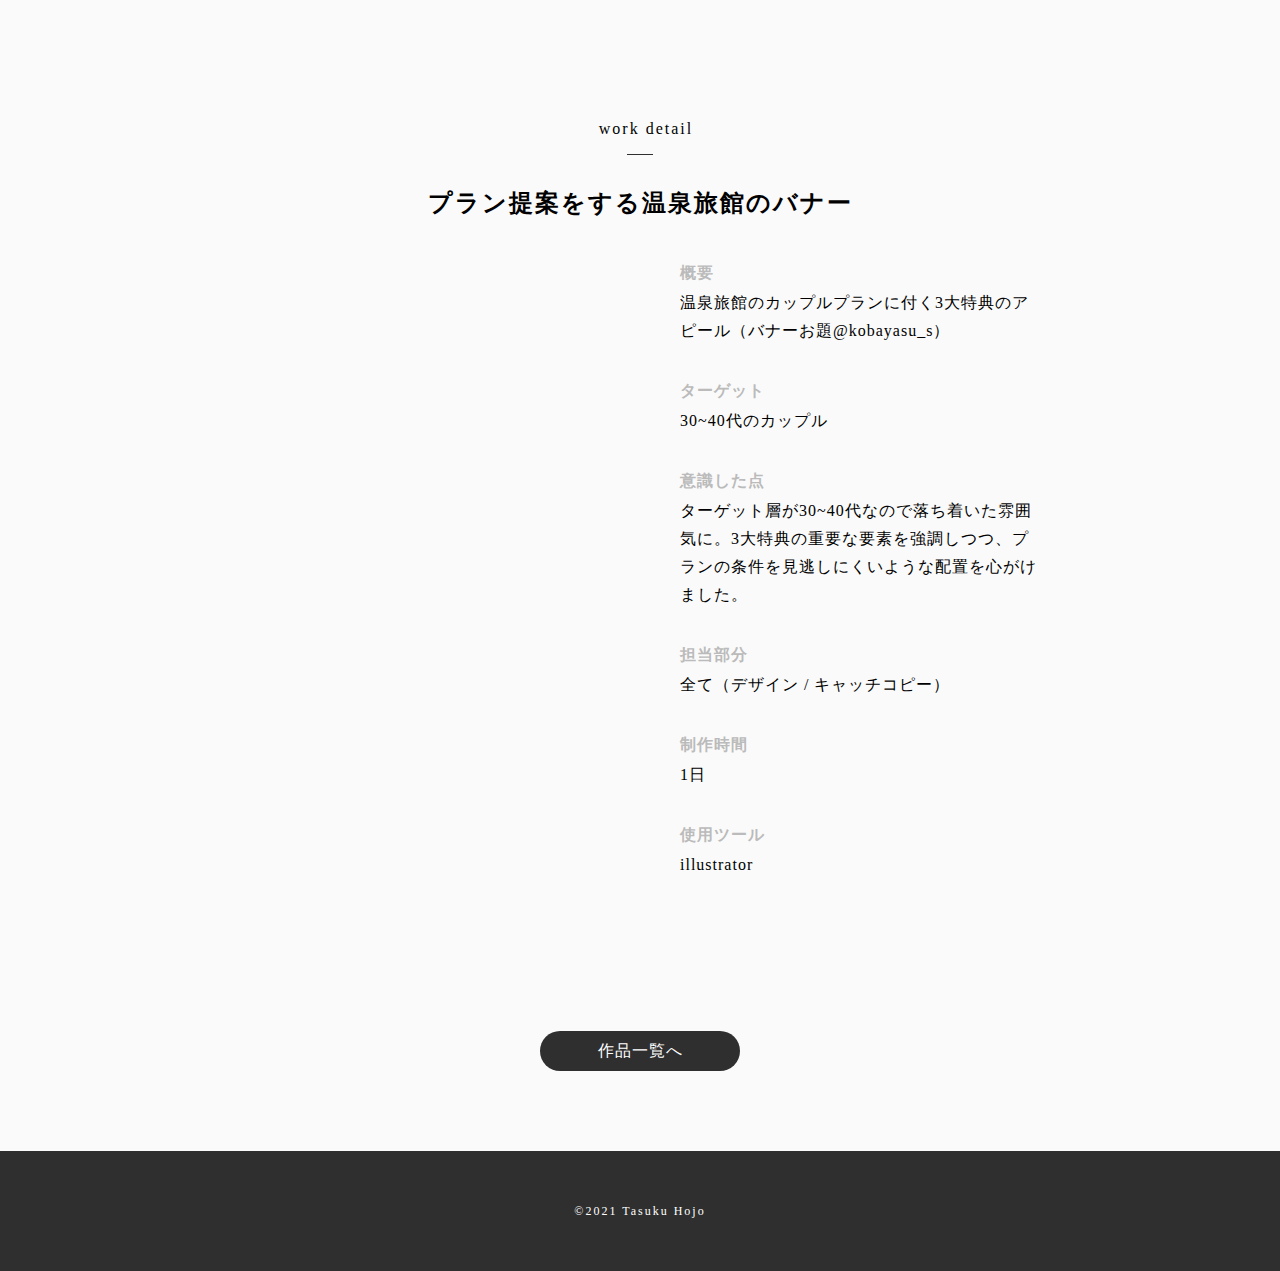
==== banner_1.html @ 17f1641d "Add files via upload" ====
<!DOCTYPE html>
<html lang="ja">
<head>
  <meta charset="utf-8">
  <meta name="viewport" content="width=device-width, initial-scale=1, minimum-scale=1, user-scalable=yes">
  <title>Tasuku's tasks</title>
  <link rel="stylesheet" href="css/blog.css">
</head>

<body>
<?php
  include('../../app/_parts/_detail_nav.php');
?>

  <main>
  <p class="page_title">work detail</p>
  <hr size="1px" width="24px" color="#2f2f2f" noshade>
  <p class="content-title">プラン提案をする温泉旅館のバナー</p>

  <div class="content-box">
    <div class="content-images">
      <img src="img/Banner-1-full.png" alt="">
    </div>
    <div class="content-text">
      <ul>
        <li>
          <p class="text-section">概要</p>
          <p>温泉旅館のカップルプランに付く3大特典のアピール（バナーお題@kobayasu_s）</p>
        </li>
        <li>
          <p class="text-section">ターゲット</p>
          <p>30~40代のカップル</p>
        </li>
        <li>
          <p class="text-section">意識した点</p>
          <p>ターゲット層が30~40代なので落ち着いた雰囲気に。3大特典の重要な要素を強調しつつ、プランの条件を見逃しにくいような配置を心がけました。</p>
        </li>
        <li>
          <p class="text-section">担当部分</p>
          <p>全て（デザイン / キャッチコピー）</p>
        </li>
        <li>
          <p class="text-section">制作時間</p>
          <p>1日</p>
        </li>
        <li>
          <p class="text-section">使用ツール</p>
          <p>illustrator</p>
        </li>
      </ul>
    </div>
  </div>

  <div class="footer-btn">
    <a href="index.html" class="stretched-link"></a>
    <p class="footer-btn-text">作品一覧へ</p>
  </div>
  </main>

  <footer>
    ©2021 Tasuku Hojo

  </footer>
</body>
</html>
---- css/blog.css ----
* {
  margin: 0;
}

body {
  margin: 0;
  background: #fafafa;
  font-family: "Helvetica Neue" , "sans-serif";
  display: flex;
  flex-direction: column;
  align-items: center;
  letter-spacing: 1px;
}

main {
  padding-top: 120px;
  display: flex;
  flex-direction: column;
  align-items: center;
}

.section {
  margin: 0;
  margin-bottom: 128px;
}

.page_title {
  font-size: 16px;
  font-weight: 300;
  letter-spacing: 2px;
  margin: 0;
  margin-bottom: 16px;
  padding-left: 12px;
}

hr {
  margin-bottom: 32px;
}

.content-title {
  font-size: 24px;
  font-weight: bold;
  letter-spacing: 2px;
  margin-bottom: 40px;
}

.content-box {
  display: flex;
  margin-bottom: 120px;
}

.content-images {
  width: 400px;
}

.content-images img {
  width: 400px;
  margin-bottom: 8px;
}

.sub-image {
  display: flex;
  justify-content: space-between;
}

.sub-image img {
  width: 196px;
}

.content-text {
  width: 400px;
}

.content-text ul {
  list-style: none;
}

.content-text li {
  margin-bottom: 32px;
  line-height: 28px;
}

.text-section {
  font-weight: bold;
  color: #bbbbbb;
  margin-bottom: 2px;
}

.footer-btn {
  width: 200px;
  height: 40px;
  background: #2f2f2f;
  border-radius: 20px;
  margin-bottom: 80px;
  position: relative;
}

.footer-btn-text {
  color: #ffffff;
  text-align: center;
  line-height: 40px;
}

.footer-btn:hover {
  opacity: 0.7;
}

.stretched-link {
  position:absolute;
  top:0;
  right:0;
  bottom:0;
  left:0;
  z-index:1;
  pointer-events:auto;
  content:"";
  background:rgba(0,0,0,0);
  overflow: hidden;
}

footer {
  width:100%;
  height: 120px;
  background: #2f2f2f;
  display: flex;
  justify-content: center;
  align-items: center;
  color: #ffffff;
  font-size: 12px;
  letter-spacing: 2px;
}
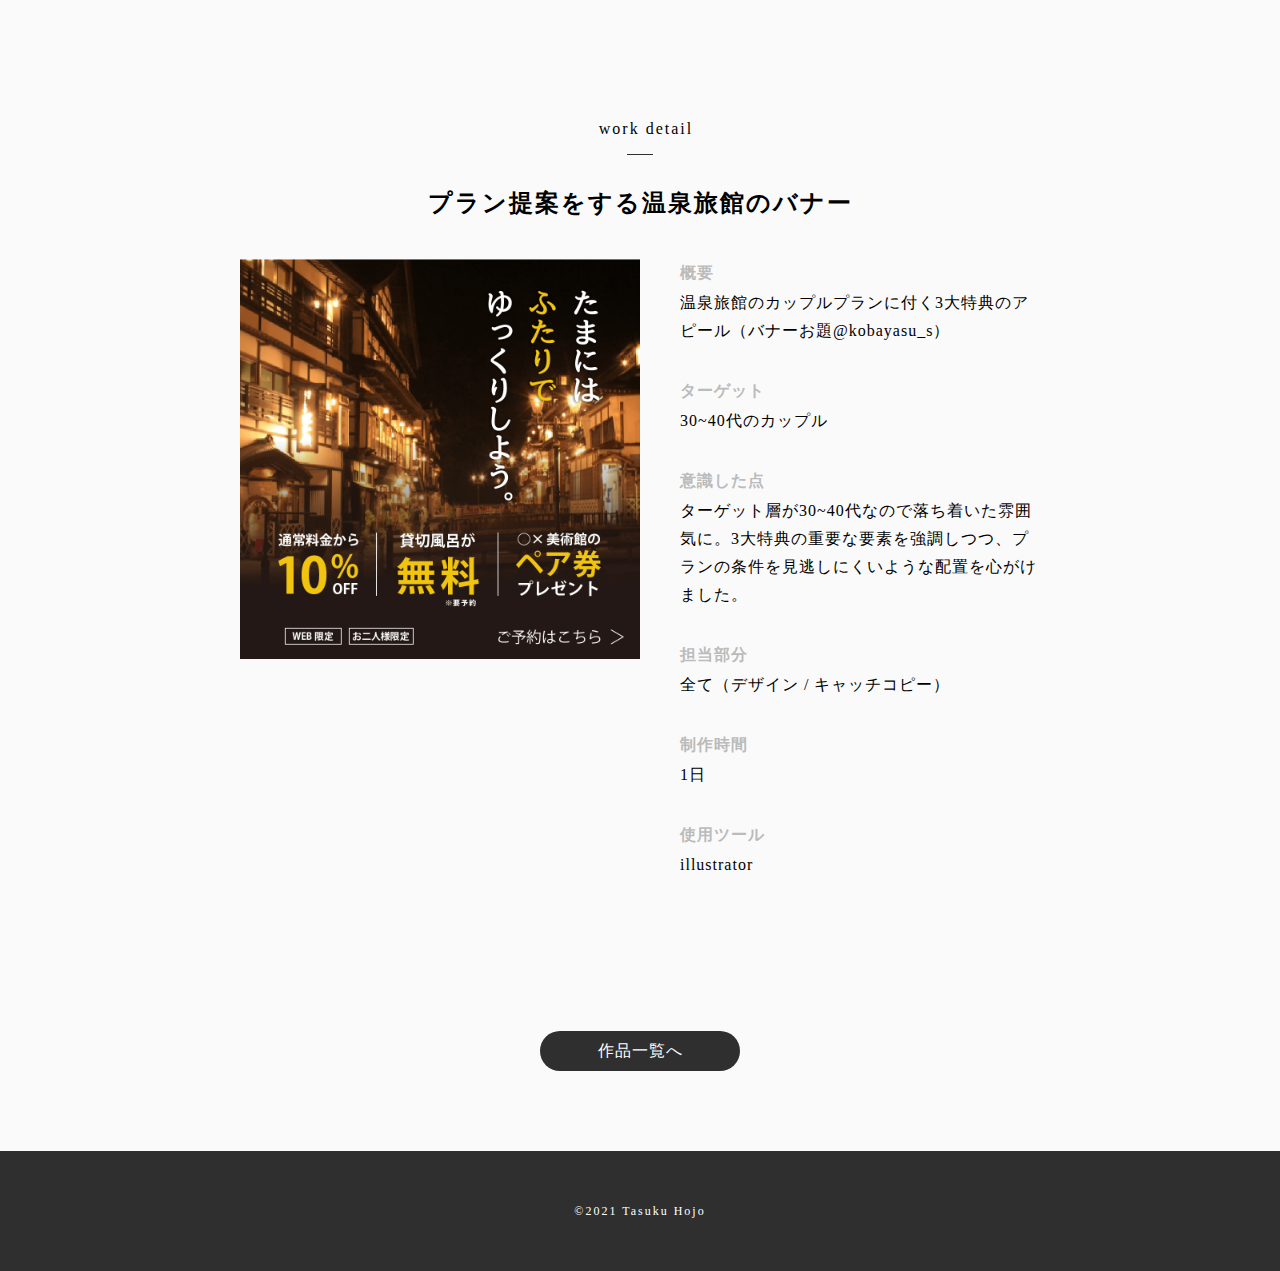
==== commit 25b2fe17: "Update banner_1.html" ====
--- a/banner_1.html
+++ b/banner_1.html
@@ -19,7 +19,7 @@
 
   <div class="content-box">
     <div class="content-images">
-      <img src="img/Banner-1-full.png" alt="">
+      <img src="img/banner-1-full.png" alt="">
     </div>
     <div class="content-text">
       <ul>
@@ -62,4 +62,4 @@
 
   </footer>
 </body>
-</html>+</html>
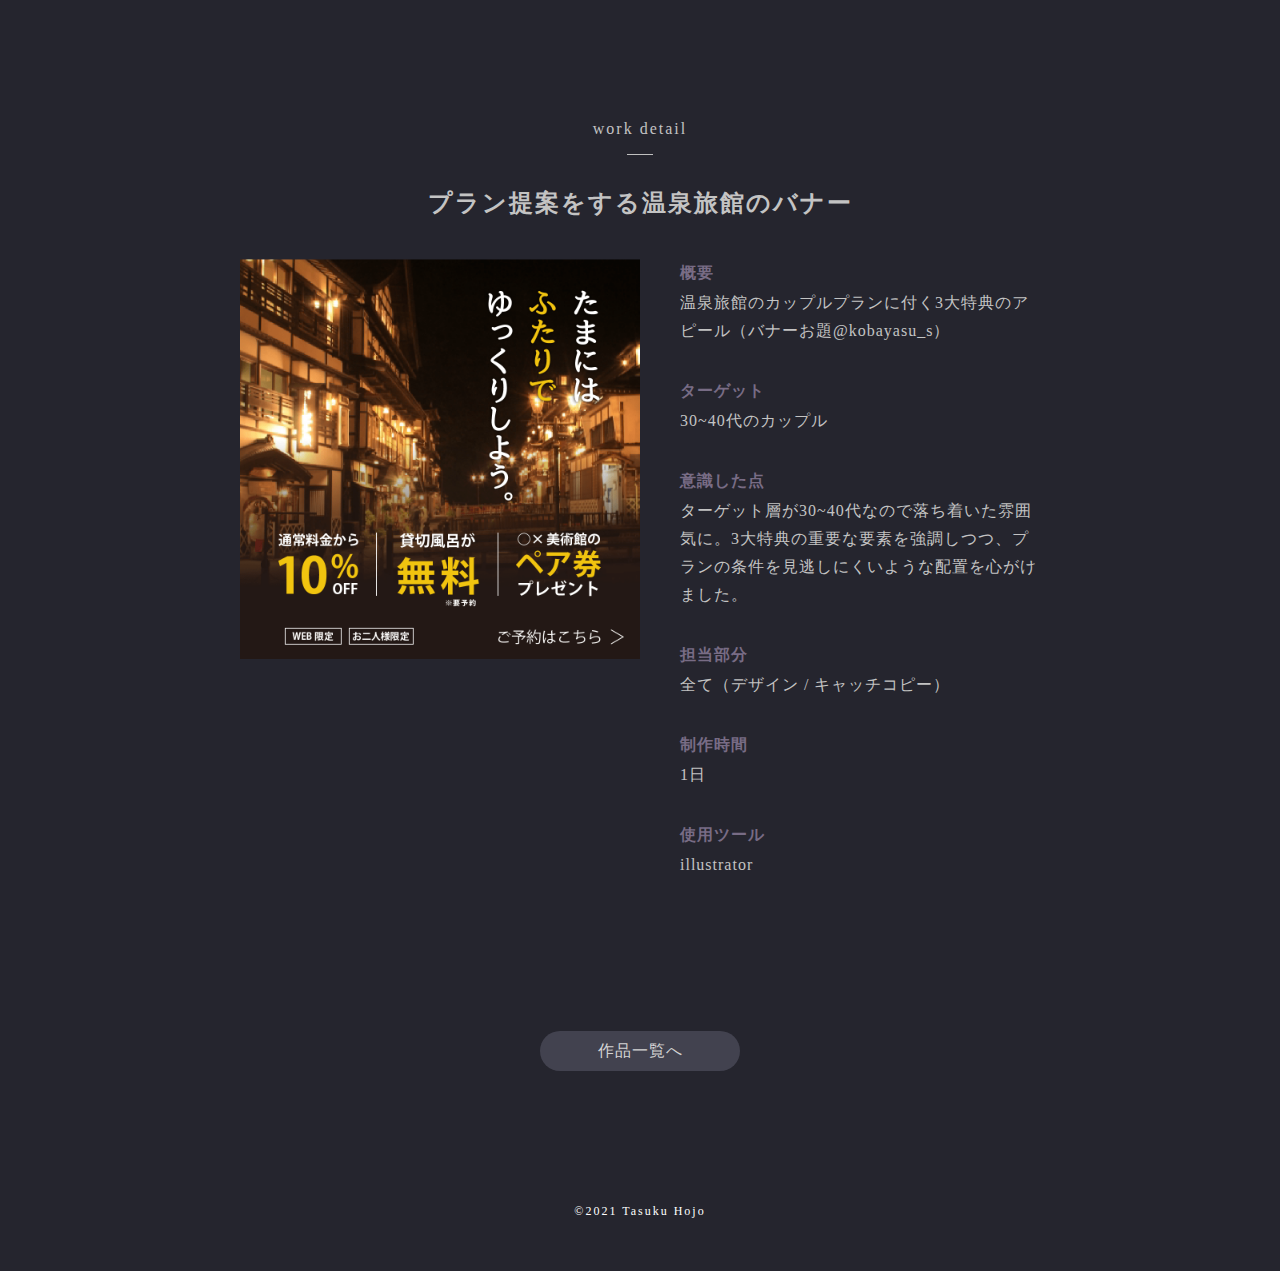
==== commit 141b2fd7: "Add files via upload" ====
--- a/banner_1.html
+++ b/banner_1.html
@@ -14,7 +14,8 @@
 
   <main>
   <p class="page_title">work detail</p>
-  <hr size="1px" width="24px" color="#2f2f2f" noshade>
+  <hr size="1px" width="24px" color="#c0c0c0" noshade>
+  <!-- <hr size="1px" width="24px" color="#2f2f2f" noshade> -->
   <p class="content-title">プラン提案をする温泉旅館のバナー</p>
 
   <div class="content-box">
@@ -62,4 +63,4 @@
 
   </footer>
 </body>
-</html>
+</html>--- a/css/blog.css
+++ b/css/blog.css
@@ -4,8 +4,10 @@
 
 body {
   margin: 0;
-  background: #fafafa;
+  background: #25252e;
+  /* background: #fafafa; */
   font-family: "Helvetica Neue" , "sans-serif";
+  color: #c3c3c3;
   display: flex;
   flex-direction: column;
   align-items: center;
@@ -30,7 +32,6 @@
   letter-spacing: 2px;
   margin: 0;
   margin-bottom: 16px;
-  padding-left: 12px;
 }
 
 hr {
@@ -39,7 +40,7 @@
 
 .content-title {
   font-size: 24px;
-  font-weight: bold;
+  font-weight: 600;
   letter-spacing: 2px;
   margin-bottom: 40px;
 }
@@ -82,21 +83,25 @@
 
 .text-section {
   font-weight: bold;
-  color: #bbbbbb;
+  color: #786c85;
   margin-bottom: 2px;
+}
+
+.url {
+  color: #c3c3c3;
 }
 
 .footer-btn {
   width: 200px;
   height: 40px;
-  background: #2f2f2f;
+  background: #42424f;
   border-radius: 20px;
   margin-bottom: 80px;
   position: relative;
 }
 
 .footer-btn-text {
-  color: #ffffff;
+  color: #d4d4d4;
   text-align: center;
   line-height: 40px;
 }
@@ -121,7 +126,7 @@
 footer {
   width:100%;
   height: 120px;
-  background: #2f2f2f;
+  /* background: #2f2f2f; */
   display: flex;
   justify-content: center;
   align-items: center;
@@ -129,3 +134,84 @@
   font-size: 12px;
   letter-spacing: 2px;
 }
+
+@media (max-width: 600px) { 
+  .page_title {
+    font-size: 12px;
+    font-weight: 300;
+    letter-spacing: 2px;
+    padding: 0;
+    margin: 0;
+    margin-bottom: 16px;
+  }
+  
+  hr {
+    width: 16px;
+    margin-bottom: 24px;
+  }
+  
+  .content-title {
+    font-size: 20px;
+    font-weight: 600;
+    letter-spacing: 2px;
+    margin-bottom: 40px;
+  }
+  .content-box {
+    display: flex;
+    flex-direction: column;
+    margin-bottom: 120px;
+  }
+  .content-images{
+    margin-bottom: 80px;
+  }
+  .content-text ul {
+    padding: 0;
+  }
+}
+
+@media (max-width: 400px) {
+  .page_title {
+    font-size: 8px;
+    font-weight: 300;
+    letter-spacing: 2px;
+    margin: 0;
+    margin-bottom: 16px;
+  }
+  hr {
+    width: 12px;
+    margin-bottom: 32px;
+  }
+  .content-title {
+    font-size: 16px;
+    font-weight: 600;
+    letter-spacing: 2px;
+    margin-bottom: 40px;
+  }
+  .content-box {
+    display: flex;
+    flex-direction: column;
+    margin-bottom: 120px;
+  }
+  .content-images{
+    width: 320px;
+    margin-bottom: 80px;
+  } 
+  .content-images img {
+    width: 320px;
+    margin-bottom: 8px;
+  } 
+  .sub-image {
+    display: flex;
+    flex-direction: column;
+    justify-content: space-between;
+  }
+  .sub-image img {
+    width: 320px;
+  }
+  .content-text {
+    width: 320px;
+  }
+  .content-text ul {
+    padding: 0;
+  }
+}